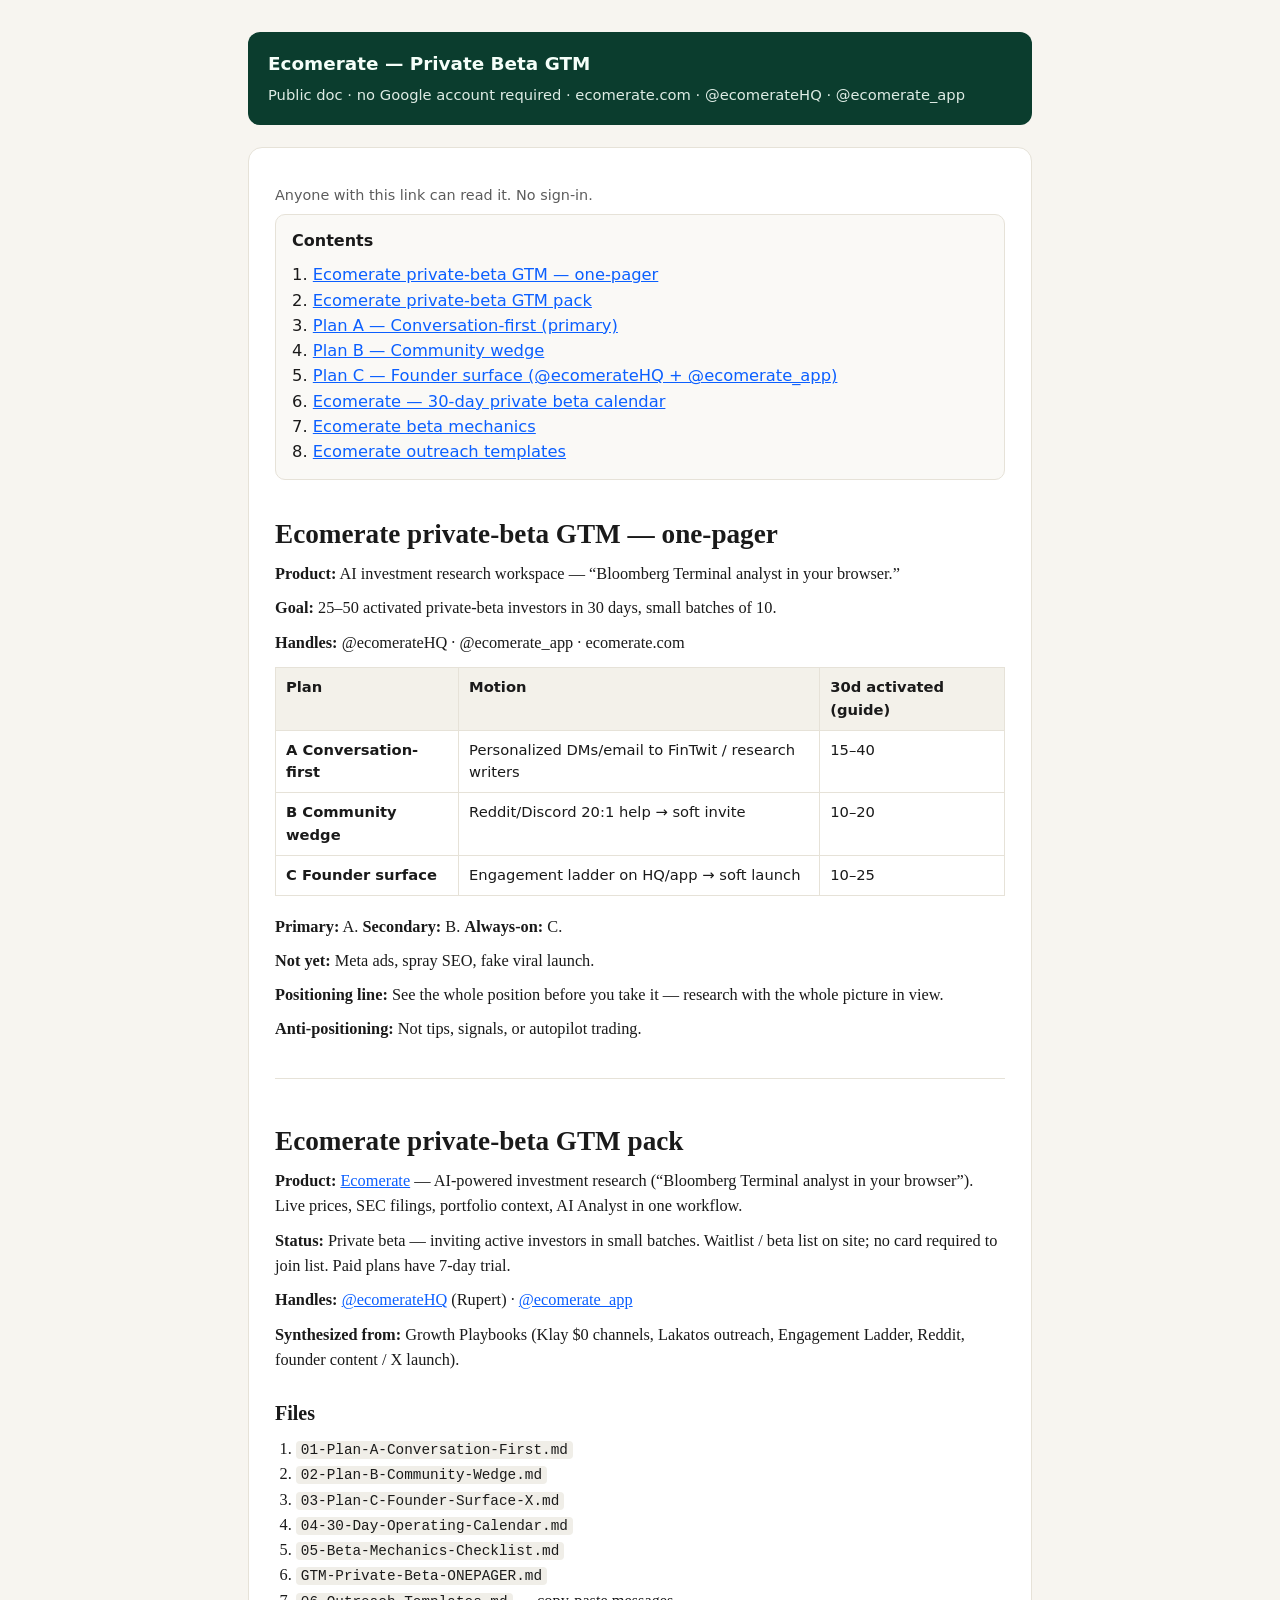
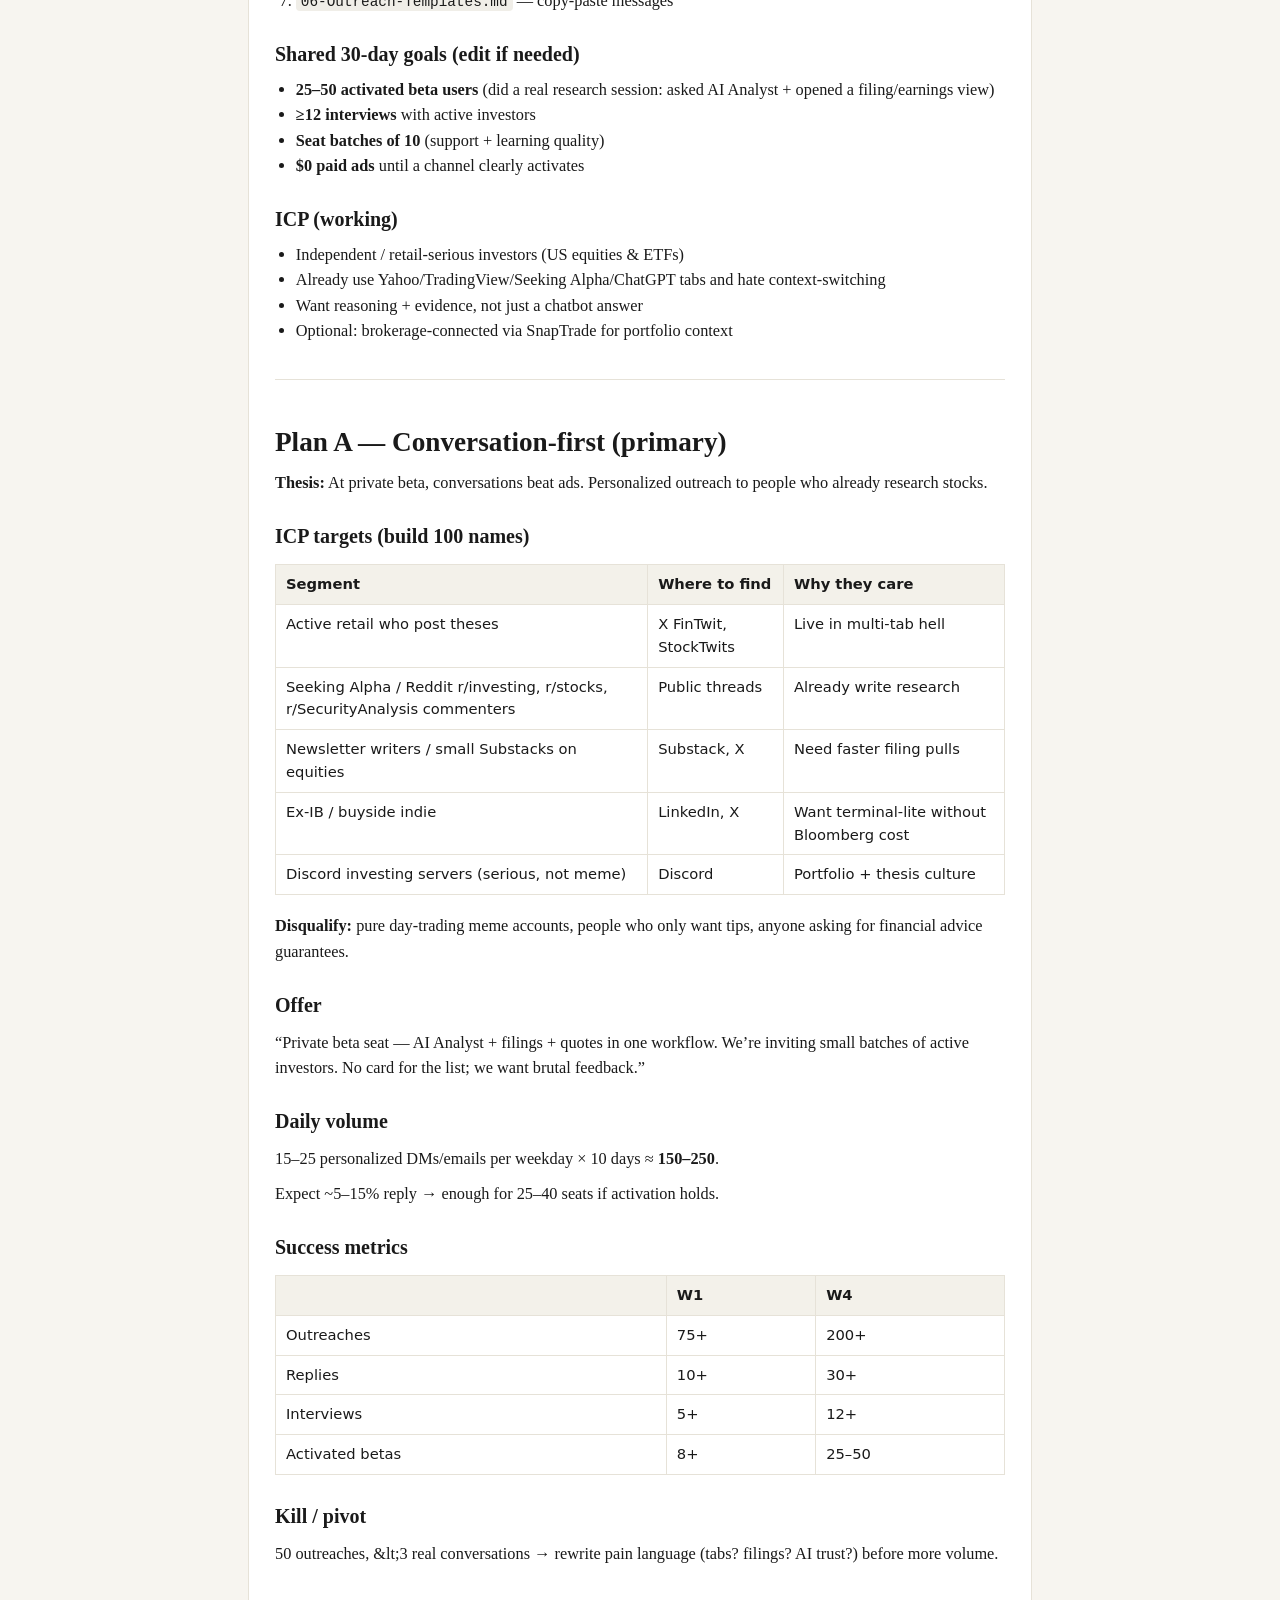
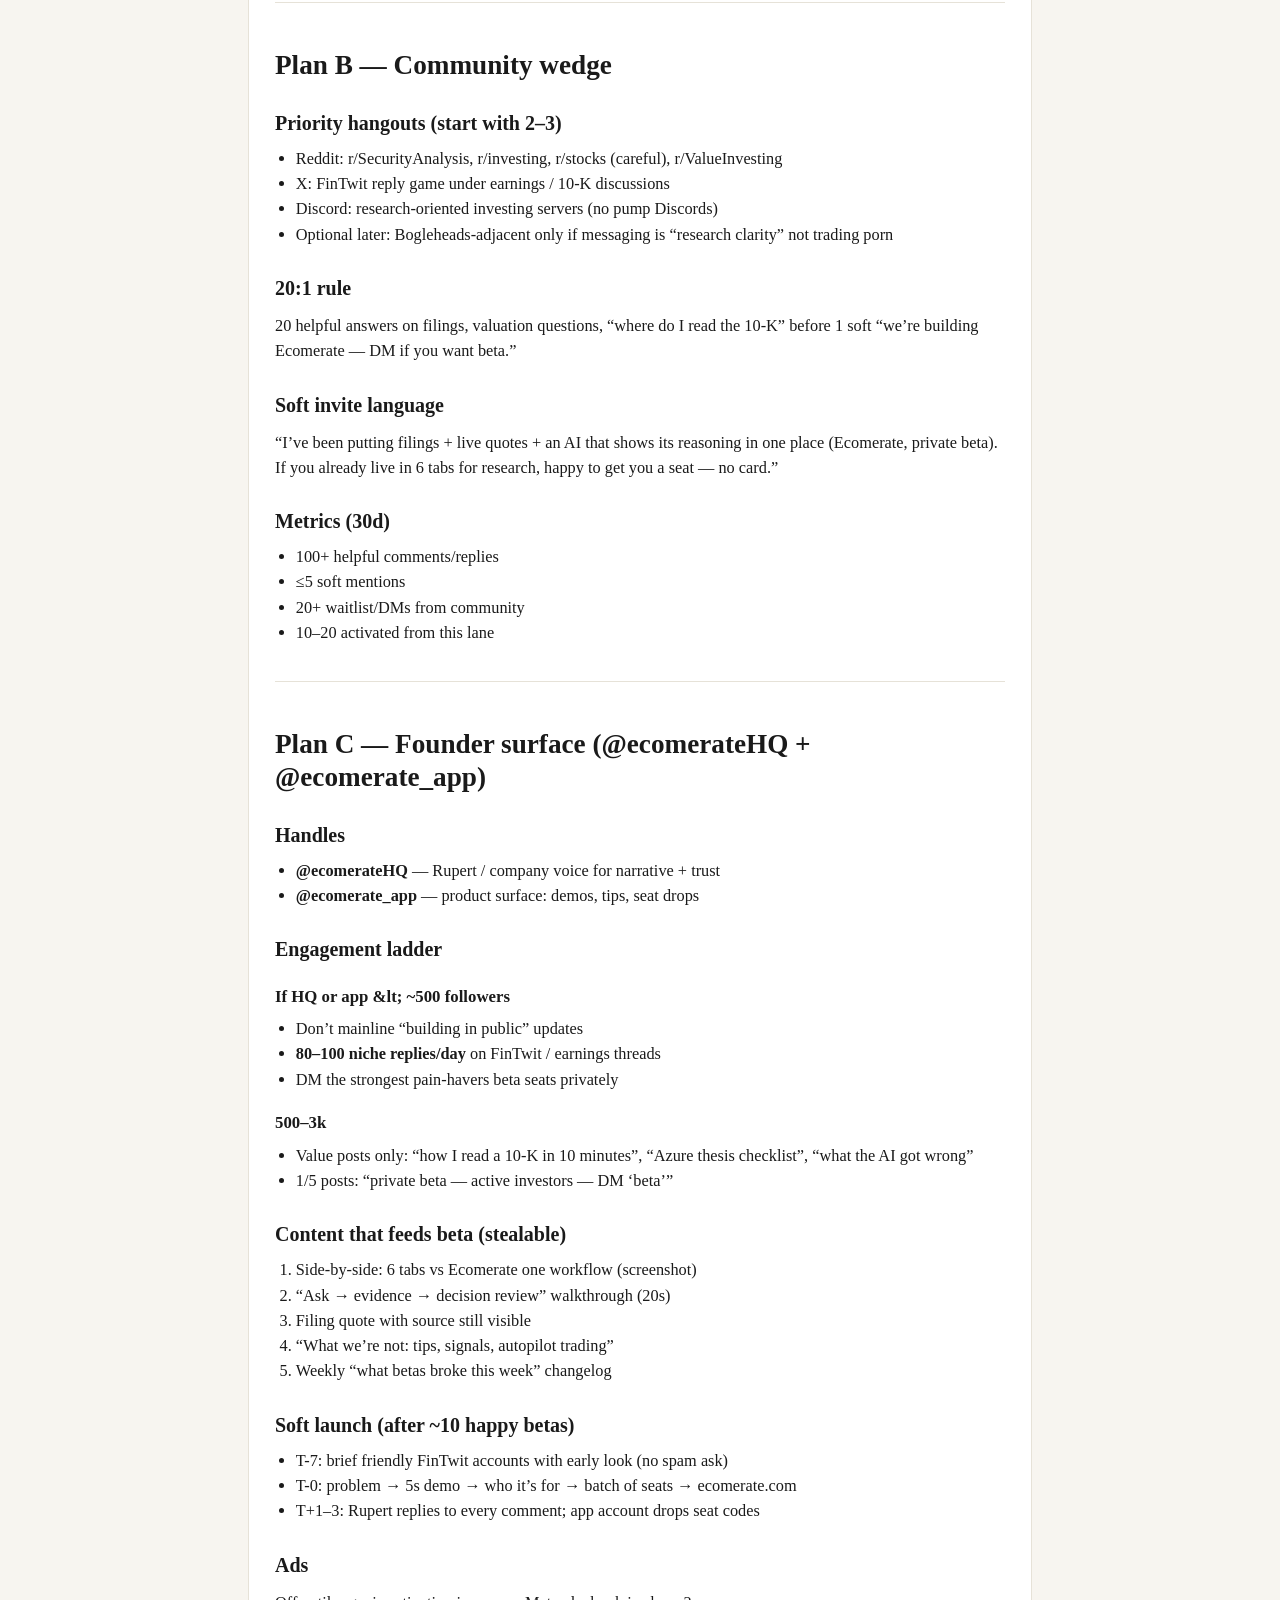
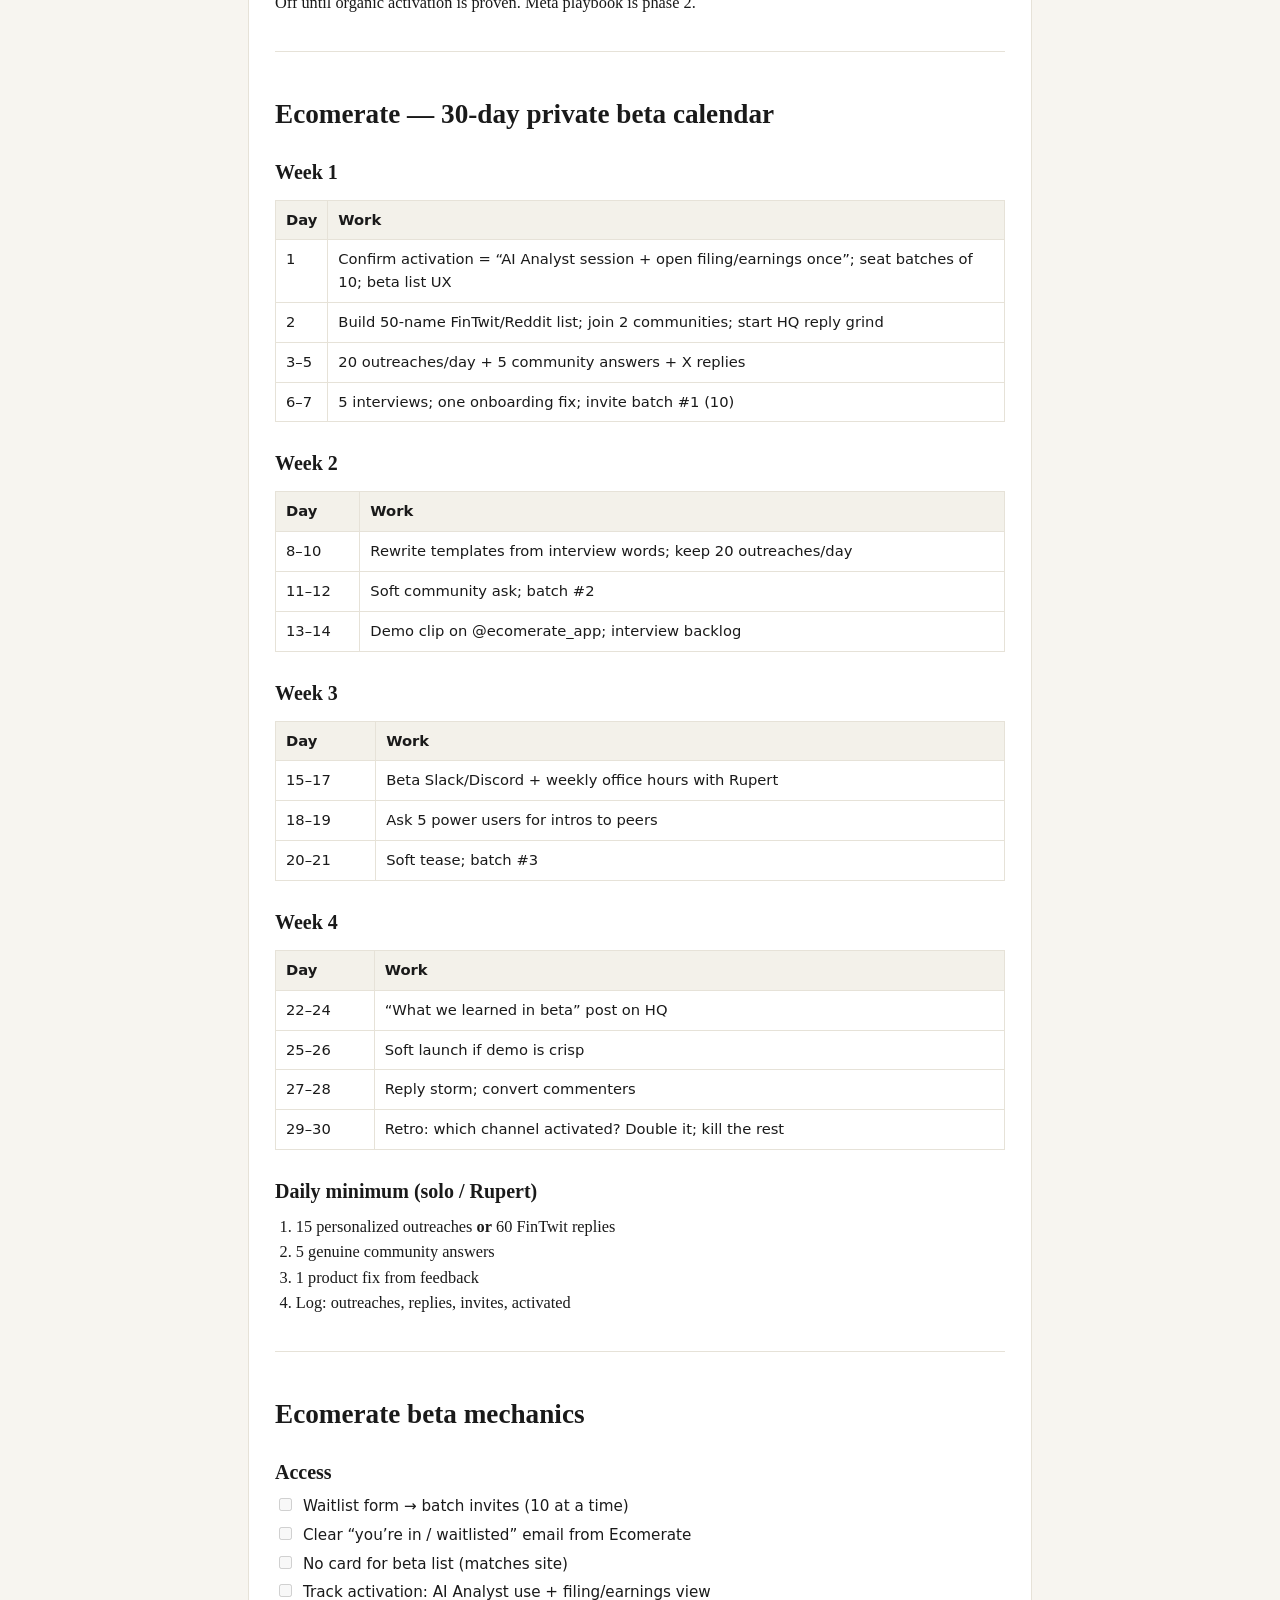
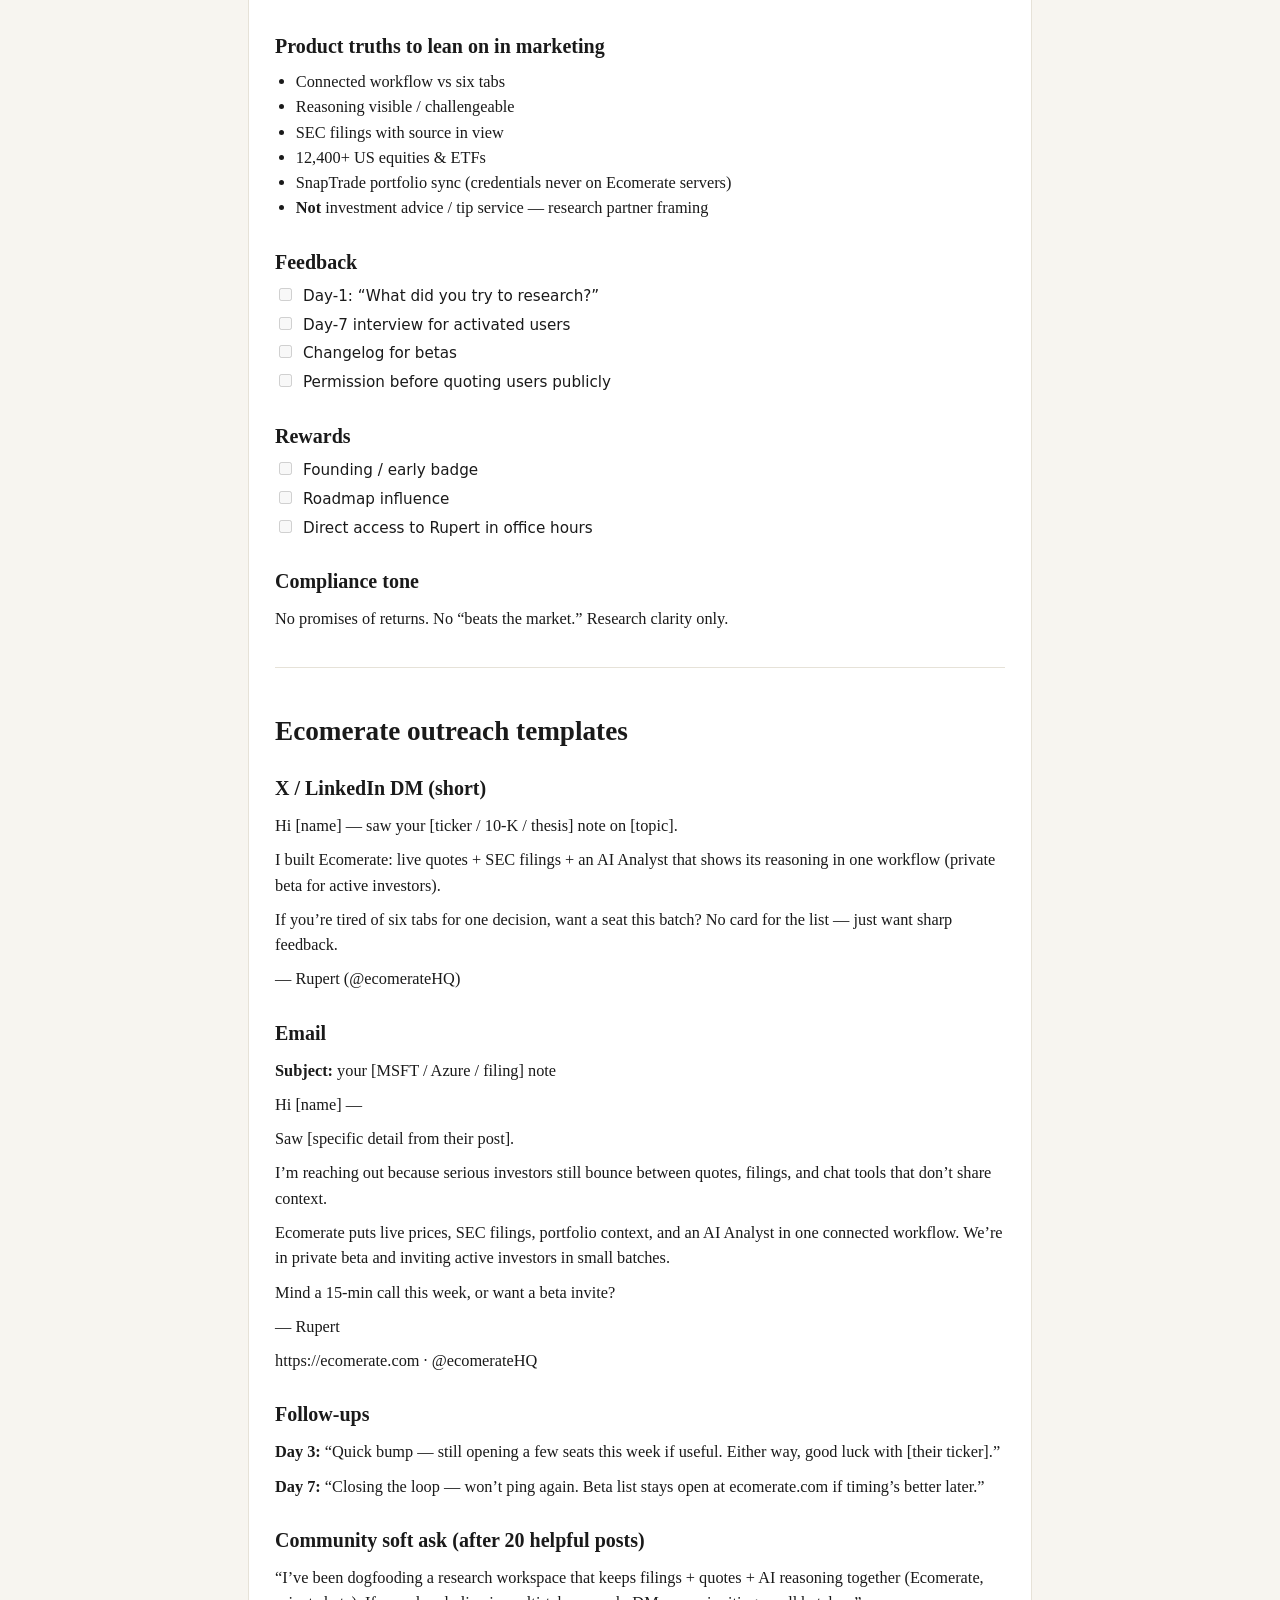
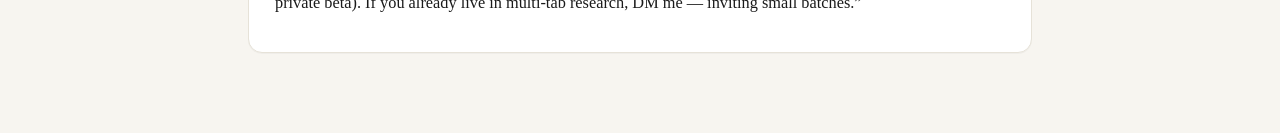
==== ecomerate-gtm/index.html @ 5c51bd82 "Add Ecomerate private-beta GTM public doc (no login)" ====
<!DOCTYPE html>
<html lang="en">
<head>
  <meta charset="UTF-8" />
  <meta name="viewport" content="width=device-width, initial-scale=1" />
  <title>Ecomerate — Private Beta GTM Plans</title>
  <meta name="description" content="Private-beta go-to-market plans for Ecomerate. Public doc — no login required." />
  <meta name="robots" content="noindex" />
  <style>
    :root { color-scheme: light; --bg:#f7f5f0; --paper:#fff; --ink:#1a1a1a; --muted:#5c5c5c; --line:#e6e2d8; --accent:#0b3d2e; --link:#0b5fff; }
    * { box-sizing: border-box; }
    body { margin:0; font-family: "Iowan Old Style", "Palatino Linotype", Palatino, Georgia, serif; background: var(--bg); color: var(--ink); line-height:1.55; }
    .shell { max-width: 820px; margin: 0 auto; padding: 32px 18px 80px; }
    .banner { background: var(--accent); color:#f5fff9; padding:18px 20px; border-radius:12px; margin-bottom:22px; font-family: ui-sans-serif, system-ui, sans-serif; }
    .banner strong { display:block; font-size:1.15rem; margin-bottom:4px; }
    .banner span { opacity:.9; font-size:.92rem; }
    .paper { background: var(--paper); border:1px solid var(--line); border-radius:14px; padding: 28px 26px; box-shadow: 0 1px 0 rgba(0,0,0,.03); }
    h1 { font-size:1.7rem; line-height:1.2; margin: 1.4em 0 .4em; }
    h2 { font-size:1.25rem; margin: 1.3em 0 .35em; }
    h3 { font-size:1.05rem; margin: 1.1em 0 .3em; }
    p, li, label { font-size:1.02rem; }
    p { margin: .55em 0; }
    a { color: var(--link); }
    code { font-family: ui-monospace, SFMono-Regular, Menlo, monospace; font-size:.88em; background:#f0eee8; padding:1px 5px; border-radius:4px; }
    pre { background:#1e1e1e; color:#f5f5f5; padding:14px; border-radius:10px; overflow:auto; font-size:.88rem; }
    pre code { background:transparent; color:inherit; padding:0; }
    table { width:100%; border-collapse: collapse; margin: 12px 0 18px; font-family: ui-sans-serif, system-ui, sans-serif; font-size:.92rem; }
    th, td { border:1px solid var(--line); padding:8px 10px; text-align:left; vertical-align:top; }
    th { background:#f3f1ea; }
    ul, ol { margin:.4em 0 .8em; padding-left:1.3em; }
    .toc { font-family: ui-sans-serif, system-ui, sans-serif; background:#faf9f6; border:1px solid var(--line); border-radius:10px; padding:14px 16px; margin: 0 0 28px; }
    .toc h2 { margin:0 0 8px; font-size:1rem; font-family: inherit; }
    .toc ol { margin:0; }
    .check { display:flex; gap:8px; align-items:flex-start; margin:.35em 0; font-family: ui-sans-serif, system-ui, sans-serif; font-size:.95rem; }
    .doc-section + .doc-section { border-top:1px solid var(--line); margin-top:36px; padding-top:8px; }
    .muted { color:var(--muted); font-family: ui-sans-serif, system-ui, sans-serif; font-size:.9rem; }
  </style>
</head>
<body>
  <div class="shell">
    <div class="banner">
      <strong>Ecomerate — Private Beta GTM</strong>
      <span>Public doc · no Google account required · ecomerate.com · @ecomerateHQ · @ecomerate_app</span>
    </div>
    <div class="paper">
      <p class="muted">Anyone with this link can read it. No sign-in.</p>
      <nav class="toc">
        <h2>Contents</h2>
        <ol>
          <li><a href="#ecomerate-private-beta-gtm-one-pager">Ecomerate private-beta GTM — one-pager</a></li><li><a href="#ecomerate-private-beta-gtm-pack">Ecomerate private-beta GTM pack</a></li><li><a href="#plan-a-conversation-first-primary">Plan A — Conversation-first (primary)</a></li><li><a href="#plan-b-community-wedge">Plan B — Community wedge</a></li><li><a href="#plan-c-founder-surface-ecomeratehq-ecomerate-app">Plan C — Founder surface (@ecomerateHQ + @ecomerate_app)</a></li><li><a href="#ecomerate-30-day-private-beta-calendar">Ecomerate — 30-day private beta calendar</a></li><li><a href="#ecomerate-beta-mechanics">Ecomerate beta mechanics</a></li><li><a href="#ecomerate-outreach-templates">Ecomerate outreach templates</a></li>
        </ol>
      </nav>
      <section class="doc-section"><h1 id="ecomerate-private-beta-gtm-one-pager">Ecomerate private-beta GTM — one-pager</h1>
<p><strong>Product:</strong> AI investment research workspace — “Bloomberg Terminal analyst in your browser.”  </p>
<p><strong>Goal:</strong> 25–50 activated private-beta investors in 30 days, small batches of 10.  </p>
<p><strong>Handles:</strong> @ecomerateHQ · @ecomerate_app · ecomerate.com  </p>
<table>
<tr><th>Plan</th><th>Motion</th><th>30d activated (guide)</th></tr>
<tr><td><strong>A Conversation-first</strong></td><td>Personalized DMs/email to FinTwit / research writers</td><td>15–40</td></tr>
<tr><td><strong>B Community wedge</strong></td><td>Reddit/Discord 20:1 help → soft invite</td><td>10–20</td></tr>
<tr><td><strong>C Founder surface</strong></td><td>Engagement ladder on HQ/app → soft launch</td><td>10–25</td></tr>
</table>
<p><strong>Primary:</strong> A. <strong>Secondary:</strong> B. <strong>Always-on:</strong> C.  </p>
<p><strong>Not yet:</strong> Meta ads, spray SEO, fake viral launch.</p>
<p><strong>Positioning line:</strong> See the whole position before you take it — research with the whole picture in view.  </p>
<p><strong>Anti-positioning:</strong> Not tips, signals, or autopilot trading.</p></section><section class="doc-section"><h1 id="ecomerate-private-beta-gtm-pack">Ecomerate private-beta GTM pack</h1>
<p><strong>Product:</strong> <a href="https://ecomerate.com" rel="noopener">Ecomerate</a> — AI-powered investment research (“Bloomberg Terminal analyst in your browser”). Live prices, SEC filings, portfolio context, AI Analyst in one workflow.</p>
<p><strong>Status:</strong> Private beta — inviting active investors in small batches. Waitlist / beta list on site; no card required to join list. Paid plans have 7-day trial.</p>
<p><strong>Handles:</strong> <a href="https://x.com/ecomerateHQ" rel="noopener">@ecomerateHQ</a> (Rupert) · <a href="https://x.com/ecomerate_app" rel="noopener">@ecomerate_app</a></p>
<p><strong>Synthesized from:</strong> Growth Playbooks (Klay $0 channels, Lakatos outreach, Engagement Ladder, Reddit, founder content / X launch).</p>
<h2>Files</h2>
<ol><li><code>01-Plan-A-Conversation-First.md</code></li><li><code>02-Plan-B-Community-Wedge.md</code></li><li><code>03-Plan-C-Founder-Surface-X.md</code></li><li><code>04-30-Day-Operating-Calendar.md</code></li><li><code>05-Beta-Mechanics-Checklist.md</code></li><li><code>GTM-Private-Beta-ONEPAGER.md</code></li><li><code>06-Outreach-Templates.md</code> — copy-paste messages</li></ol>
<h2>Shared 30-day goals (edit if needed)</h2>
<ul><li><strong>25–50 activated beta users</strong> (did a real research session: asked AI Analyst + opened a filing/earnings view)</li><li><strong>≥12 interviews</strong> with active investors</li><li><strong>Seat batches of 10</strong> (support + learning quality)</li><li><strong>$0 paid ads</strong> until a channel clearly activates</li></ul>
<h2>ICP (working)</h2>
<ul><li>Independent / retail-serious investors (US equities &amp; ETFs)</li><li>Already use Yahoo/TradingView/Seeking Alpha/ChatGPT tabs and hate context-switching</li><li>Want reasoning + evidence, not just a chatbot answer</li><li>Optional: brokerage-connected via SnapTrade for portfolio context</li></ul></section><section class="doc-section"><h1 id="plan-a-conversation-first-primary">Plan A — Conversation-first (primary)</h1>
<p><strong>Thesis:</strong> At private beta, conversations beat ads. Personalized outreach to people who already research stocks.</p>
<h2>ICP targets (build 100 names)</h2>
<table>
<tr><th>Segment</th><th>Where to find</th><th>Why they care</th></tr>
<tr><td>Active retail who post theses</td><td>X FinTwit, StockTwits</td><td>Live in multi-tab hell</td></tr>
<tr><td>Seeking Alpha / Reddit r/investing, r/stocks, r/SecurityAnalysis commenters</td><td>Public threads</td><td>Already write research</td></tr>
<tr><td>Newsletter writers / small Substacks on equities</td><td>Substack, X</td><td>Need faster filing pulls</td></tr>
<tr><td>Ex-IB / buyside indie</td><td>LinkedIn, X</td><td>Want terminal-lite without Bloomberg cost</td></tr>
<tr><td>Discord investing servers (serious, not meme)</td><td>Discord</td><td>Portfolio + thesis culture</td></tr>
</table>
<p><strong>Disqualify:</strong> pure day-trading meme accounts, people who only want tips, anyone asking for financial advice guarantees.</p>
<h2>Offer</h2>
<p>“Private beta seat — AI Analyst + filings + quotes in one workflow. We’re inviting small batches of active investors. No card for the list; we want brutal feedback.”</p>
<h2>Daily volume</h2>
<p>15–25 personalized DMs/emails per weekday × 10 days ≈ <strong>150–250</strong>.  </p>
<p>Expect ~5–15% reply → enough for 25–40 seats if activation holds.</p>
<h2>Success metrics</h2>
<table>
<tr><th></th><th>W1</th><th>W4</th></tr>
<tr><td>Outreaches</td><td>75+</td><td>200+</td></tr>
<tr><td>Replies</td><td>10+</td><td>30+</td></tr>
<tr><td>Interviews</td><td>5+</td><td>12+</td></tr>
<tr><td>Activated betas</td><td>8+</td><td>25–50</td></tr>
</table>
<h2>Kill / pivot</h2>
<p>50 outreaches, &amp;lt;3 real conversations → rewrite pain language (tabs? filings? AI trust?) before more volume.</p></section><section class="doc-section"><h1 id="plan-b-community-wedge">Plan B — Community wedge</h1>
<h2>Priority hangouts (start with 2–3)</h2>
<ul><li>Reddit: r/SecurityAnalysis, r/investing, r/stocks (careful), r/ValueInvesting  </li><li>X: FinTwit reply game under earnings / 10-K discussions  </li><li>Discord: research-oriented investing servers (no pump Discords)  </li><li>Optional later: Bogleheads-adjacent only if messaging is “research clarity” not trading porn  </li></ul>
<h2>20:1 rule</h2>
<p>20 helpful answers on filings, valuation questions, “where do I read the 10-K” before 1 soft “we’re building Ecomerate — DM if you want beta.”</p>
<h2>Soft invite language</h2>
<p>“I’ve been putting filings + live quotes + an AI that shows its reasoning in one place (Ecomerate, private beta). If you already live in 6 tabs for research, happy to get you a seat — no card.”</p>
<h2>Metrics (30d)</h2>
<ul><li>100+ helpful comments/replies  </li><li>≤5 soft mentions  </li><li>20+ waitlist/DMs from community  </li><li>10–20 activated from this lane  </li></ul></section><section class="doc-section"><h1 id="plan-c-founder-surface-ecomeratehq-ecomerate-app">Plan C — Founder surface (@ecomerateHQ + @ecomerate_app)</h1>
<h2>Handles</h2>
<ul><li><strong>@ecomerateHQ</strong> — Rupert / company voice for narrative + trust  </li><li><strong>@ecomerate_app</strong> — product surface: demos, tips, seat drops  </li></ul>
<h2>Engagement ladder</h2>
<h3>If HQ or app &amp;lt; ~500 followers</h3>
<ul><li>Don’t mainline “building in public” updates  </li><li><strong>80–100 niche replies/day</strong> on FinTwit / earnings threads  </li><li>DM the strongest pain-havers beta seats privately  </li></ul>
<h3>500–3k</h3>
<ul><li>Value posts only: “how I read a 10-K in 10 minutes”, “Azure thesis checklist”, “what the AI got wrong”  </li><li>1/5 posts: “private beta — active investors — DM ‘beta’”  </li></ul>
<h2>Content that feeds beta (stealable)</h2>
<ol><li>Side-by-side: 6 tabs vs Ecomerate one workflow (screenshot)  </li><li>“Ask → evidence → decision review” walkthrough (20s)  </li><li>Filing quote with source still visible  </li><li>“What we’re not: tips, signals, autopilot trading”  </li><li>Weekly “what betas broke this week” changelog  </li></ol>
<h2>Soft launch (after ~10 happy betas)</h2>
<ul><li>T-7: brief friendly FinTwit accounts with early look (no spam ask)  </li><li>T-0: problem → 5s demo → who it’s for → batch of seats → ecomerate.com  </li><li>T+1–3: Rupert replies to every comment; app account drops seat codes  </li></ul>
<h2>Ads</h2>
<p>Off until organic activation is proven. Meta playbook is phase 2.</p></section><section class="doc-section"><h1 id="ecomerate-30-day-private-beta-calendar">Ecomerate — 30-day private beta calendar</h1>
<h2>Week 1</h2>
<table>
<tr><th>Day</th><th>Work</th></tr>
<tr><td>1</td><td>Confirm activation = “AI Analyst session + open filing/earnings once”; seat batches of 10; beta list UX</td></tr>
<tr><td>2</td><td>Build 50-name FinTwit/Reddit list; join 2 communities; start HQ reply grind</td></tr>
<tr><td>3–5</td><td>20 outreaches/day + 5 community answers + X replies</td></tr>
<tr><td>6–7</td><td>5 interviews; one onboarding fix; invite batch #1 (10)</td></tr>
</table>
<h2>Week 2</h2>
<table>
<tr><th>Day</th><th>Work</th></tr>
<tr><td>8–10</td><td>Rewrite templates from interview words; keep 20 outreaches/day</td></tr>
<tr><td>11–12</td><td>Soft community ask; batch #2</td></tr>
<tr><td>13–14</td><td>Demo clip on @ecomerate_app; interview backlog</td></tr>
</table>
<h2>Week 3</h2>
<table>
<tr><th>Day</th><th>Work</th></tr>
<tr><td>15–17</td><td>Beta Slack/Discord + weekly office hours with Rupert</td></tr>
<tr><td>18–19</td><td>Ask 5 power users for intros to peers</td></tr>
<tr><td>20–21</td><td>Soft tease; batch #3</td></tr>
</table>
<h2>Week 4</h2>
<table>
<tr><th>Day</th><th>Work</th></tr>
<tr><td>22–24</td><td>“What we learned in beta” post on HQ</td></tr>
<tr><td>25–26</td><td>Soft launch if demo is crisp</td></tr>
<tr><td>27–28</td><td>Reply storm; convert commenters</td></tr>
<tr><td>29–30</td><td>Retro: which channel activated? Double it; kill the rest</td></tr>
</table>
<h2>Daily minimum (solo / Rupert)</h2>
<ol><li>15 personalized outreaches <strong>or</strong> 60 FinTwit replies  </li><li>5 genuine community answers  </li><li>1 product fix from feedback  </li><li>Log: outreaches, replies, invites, activated  </li></ol></section><section class="doc-section"><h1 id="ecomerate-beta-mechanics">Ecomerate beta mechanics</h1>
<h2>Access</h2>
<label class="check"><input type="checkbox" disabled > Waitlist form → batch invites (10 at a time)  </label>
<label class="check"><input type="checkbox" disabled > Clear “you’re in / waitlisted” email from Ecomerate  </label>
<label class="check"><input type="checkbox" disabled > No card for beta list (matches site)  </label>
<label class="check"><input type="checkbox" disabled > Track activation: AI Analyst use + filing/earnings view  </label>
<h2>Product truths to lean on in marketing</h2>
<ul><li>Connected workflow vs six tabs  </li><li>Reasoning visible / challengeable  </li><li>SEC filings with source in view  </li><li>12,400+ US equities &amp; ETFs  </li><li>SnapTrade portfolio sync (credentials never on Ecomerate servers)  </li><li><strong>Not</strong> investment advice / tip service — research partner framing  </li></ul>
<h2>Feedback</h2>
<label class="check"><input type="checkbox" disabled > Day-1: “What did you try to research?”  </label>
<label class="check"><input type="checkbox" disabled > Day-7 interview for activated users  </label>
<label class="check"><input type="checkbox" disabled > Changelog for betas  </label>
<label class="check"><input type="checkbox" disabled > Permission before quoting users publicly  </label>
<h2>Rewards</h2>
<label class="check"><input type="checkbox" disabled > Founding / early badge  </label>
<label class="check"><input type="checkbox" disabled > Roadmap influence  </label>
<label class="check"><input type="checkbox" disabled > Direct access to Rupert in office hours  </label>
<h2>Compliance tone</h2>
<p>No promises of returns. No “beats the market.” Research clarity only.</p></section><section class="doc-section"><h1 id="ecomerate-outreach-templates">Ecomerate outreach templates</h1>
<h2>X / LinkedIn DM (short)</h2>
<p>Hi [name] — saw your [ticker / 10-K / thesis] note on [topic].</p>
<p>I built Ecomerate: live quotes + SEC filings + an AI Analyst that shows its reasoning in one workflow (private beta for active investors).</p>
<p>If you’re tired of six tabs for one decision, want a seat this batch? No card for the list — just want sharp feedback.</p>
<p>— Rupert (@ecomerateHQ)</p>
<h2>Email</h2>
<p><strong>Subject:</strong> your [MSFT / Azure / filing] note</p>
<p>Hi [name] —</p>
<p>Saw [specific detail from their post].</p>
<p>I’m reaching out because serious investors still bounce between quotes, filings, and chat tools that don’t share context.</p>
<p>Ecomerate puts live prices, SEC filings, portfolio context, and an AI Analyst in one connected workflow. We’re in private beta and inviting active investors in small batches.</p>
<p>Mind a 15-min call this week, or want a beta invite?</p>
<p>— Rupert  </p>
<p>https://ecomerate.com · @ecomerateHQ</p>
<h2>Follow-ups</h2>
<p><strong>Day 3:</strong> “Quick bump — still opening a few seats this week if useful. Either way, good luck with [their ticker].”  </p>
<p><strong>Day 7:</strong> “Closing the loop — won’t ping again. Beta list stays open at ecomerate.com if timing’s better later.”</p>
<h2>Community soft ask (after 20 helpful posts)</h2>
<p>“I’ve been dogfooding a research workspace that keeps filings + quotes + AI reasoning together (Ecomerate, private beta). If you already live in multi-tab research, DM me — inviting small batches.”</p></section>
    </div>
  </div>
</body>
</html>
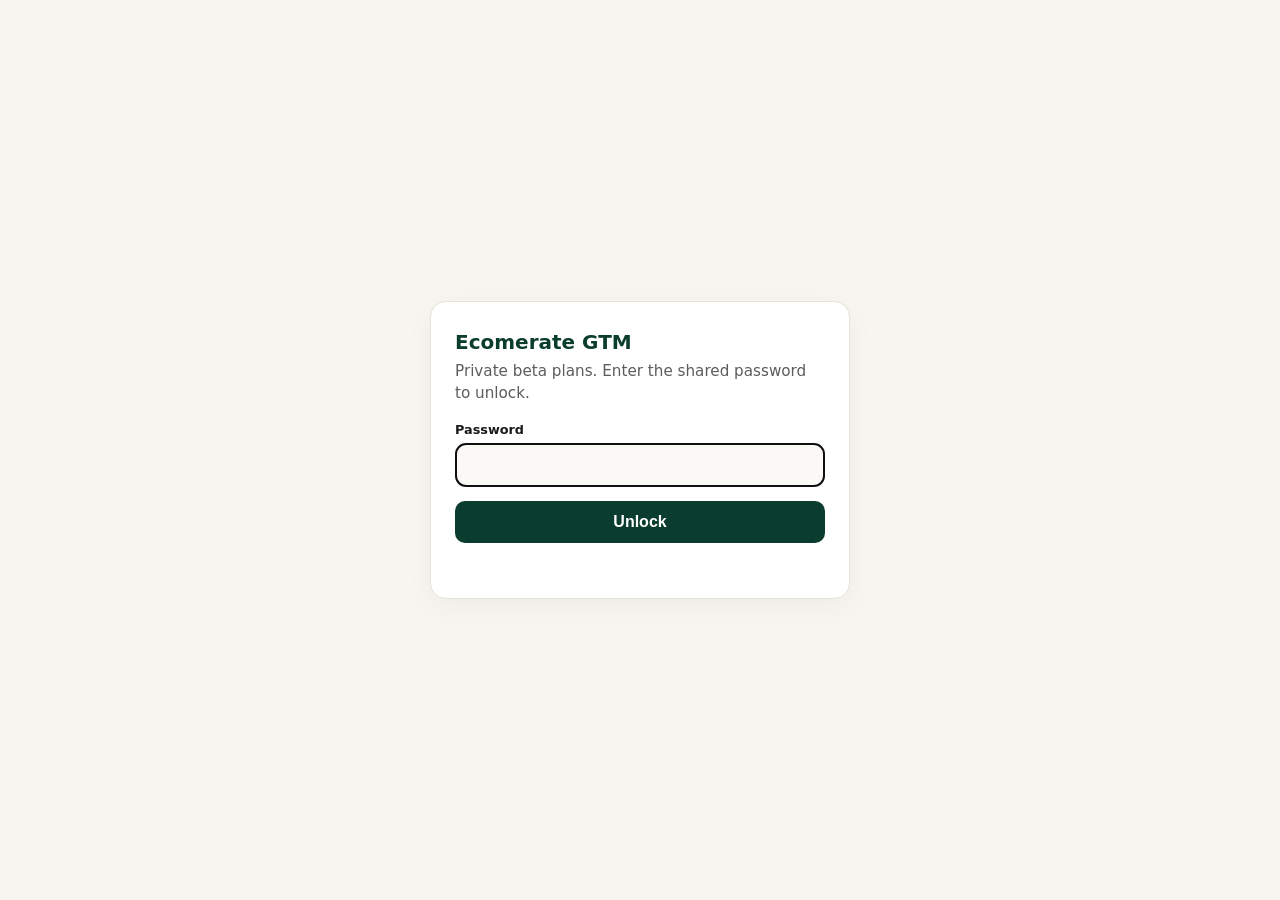
==== commit 2172ad0e: "Lock ecomerate-gtm behind password; load encrypted payload from Firebase" ====
--- a/ecomerate-gtm/index.html
+++ b/ecomerate-gtm/index.html
@@ -3,194 +3,115 @@
 <head>
   <meta charset="UTF-8" />
   <meta name="viewport" content="width=device-width, initial-scale=1" />
-  <title>Ecomerate — Private Beta GTM Plans</title>
-  <meta name="description" content="Private-beta go-to-market plans for Ecomerate. Public doc — no login required." />
-  <meta name="robots" content="noindex" />
+  <title>Ecomerate — Private Beta GTM</title>
+  <meta name="robots" content="noindex, nofollow" />
+  <meta name="description" content="Password-protected private beta GTM plans." />
   <style>
-    :root { color-scheme: light; --bg:#f7f5f0; --paper:#fff; --ink:#1a1a1a; --muted:#5c5c5c; --line:#e6e2d8; --accent:#0b3d2e; --link:#0b5fff; }
+    :root { color-scheme: light; --bg:#f7f5f0; --paper:#fff; --ink:#1a1a1a; --muted:#5c5c5c; --line:#e6e2d8; --accent:#0b3d2e; --danger:#8b1e1e; }
     * { box-sizing: border-box; }
-    body { margin:0; font-family: "Iowan Old Style", "Palatino Linotype", Palatino, Georgia, serif; background: var(--bg); color: var(--ink); line-height:1.55; }
-    .shell { max-width: 820px; margin: 0 auto; padding: 32px 18px 80px; }
-    .banner { background: var(--accent); color:#f5fff9; padding:18px 20px; border-radius:12px; margin-bottom:22px; font-family: ui-sans-serif, system-ui, sans-serif; }
-    .banner strong { display:block; font-size:1.15rem; margin-bottom:4px; }
-    .banner span { opacity:.9; font-size:.92rem; }
-    .paper { background: var(--paper); border:1px solid var(--line); border-radius:14px; padding: 28px 26px; box-shadow: 0 1px 0 rgba(0,0,0,.03); }
-    h1 { font-size:1.7rem; line-height:1.2; margin: 1.4em 0 .4em; }
-    h2 { font-size:1.25rem; margin: 1.3em 0 .35em; }
-    h3 { font-size:1.05rem; margin: 1.1em 0 .3em; }
-    p, li, label { font-size:1.02rem; }
-    p { margin: .55em 0; }
-    a { color: var(--link); }
-    code { font-family: ui-monospace, SFMono-Regular, Menlo, monospace; font-size:.88em; background:#f0eee8; padding:1px 5px; border-radius:4px; }
-    pre { background:#1e1e1e; color:#f5f5f5; padding:14px; border-radius:10px; overflow:auto; font-size:.88rem; }
-    pre code { background:transparent; color:inherit; padding:0; }
-    table { width:100%; border-collapse: collapse; margin: 12px 0 18px; font-family: ui-sans-serif, system-ui, sans-serif; font-size:.92rem; }
-    th, td { border:1px solid var(--line); padding:8px 10px; text-align:left; vertical-align:top; }
-    th { background:#f3f1ea; }
-    ul, ol { margin:.4em 0 .8em; padding-left:1.3em; }
-    .toc { font-family: ui-sans-serif, system-ui, sans-serif; background:#faf9f6; border:1px solid var(--line); border-radius:10px; padding:14px 16px; margin: 0 0 28px; }
-    .toc h2 { margin:0 0 8px; font-size:1rem; font-family: inherit; }
-    .toc ol { margin:0; }
-    .check { display:flex; gap:8px; align-items:flex-start; margin:.35em 0; font-family: ui-sans-serif, system-ui, sans-serif; font-size:.95rem; }
-    .doc-section + .doc-section { border-top:1px solid var(--line); margin-top:36px; padding-top:8px; }
-    .muted { color:var(--muted); font-family: ui-sans-serif, system-ui, sans-serif; font-size:.9rem; }
+    body { margin:0; font-family: ui-sans-serif, system-ui, -apple-system, Segoe UI, Roboto, sans-serif; background:var(--bg); color:var(--ink); }
+    #gate { min-height:100vh; display:grid; place-items:center; padding:24px; }
+    .card { width:min(420px,100%); background:var(--paper); border:1px solid var(--line); border-radius:16px; padding:28px 24px; box-shadow:0 8px 30px rgba(0,0,0,.04); }
+    h1 { margin:0 0 6px; font-size:1.25rem; color:var(--accent); }
+    p { margin:0 0 18px; color:var(--muted); font-size:.95rem; line-height:1.45; }
+    label { display:block; font-size:.8rem; font-weight:600; margin-bottom:6px; }
+    input[type=password] { width:100%; padding:12px 14px; border:1px solid var(--line); border-radius:10px; font-size:1rem; background:#faf9f6; }
+    button { margin-top:14px; width:100%; padding:12px 14px; border:0; border-radius:10px; background:var(--accent); color:#fff; font-weight:600; font-size:1rem; cursor:pointer; }
+    button:disabled { opacity:.6; cursor:wait; }
+    .err { color:var(--danger); font-size:.85rem; margin-top:10px; min-height:1.2em; }
+    #unlocked { display:none; }
+    #unlocked.show { display:block; }
+    #gate.hide { display:none; }
   </style>
 </head>
 <body>
-  <div class="shell">
-    <div class="banner">
-      <strong>Ecomerate — Private Beta GTM</strong>
-      <span>Public doc · no Google account required · ecomerate.com · @ecomerateHQ · @ecomerate_app</span>
-    </div>
-    <div class="paper">
-      <p class="muted">Anyone with this link can read it. No sign-in.</p>
-      <nav class="toc">
-        <h2>Contents</h2>
-        <ol>
-          <li><a href="#ecomerate-private-beta-gtm-one-pager">Ecomerate private-beta GTM — one-pager</a></li><li><a href="#ecomerate-private-beta-gtm-pack">Ecomerate private-beta GTM pack</a></li><li><a href="#plan-a-conversation-first-primary">Plan A — Conversation-first (primary)</a></li><li><a href="#plan-b-community-wedge">Plan B — Community wedge</a></li><li><a href="#plan-c-founder-surface-ecomeratehq-ecomerate-app">Plan C — Founder surface (@ecomerateHQ + @ecomerate_app)</a></li><li><a href="#ecomerate-30-day-private-beta-calendar">Ecomerate — 30-day private beta calendar</a></li><li><a href="#ecomerate-beta-mechanics">Ecomerate beta mechanics</a></li><li><a href="#ecomerate-outreach-templates">Ecomerate outreach templates</a></li>
-        </ol>
-      </nav>
-      <section class="doc-section"><h1 id="ecomerate-private-beta-gtm-one-pager">Ecomerate private-beta GTM — one-pager</h1>
-<p><strong>Product:</strong> AI investment research workspace — “Bloomberg Terminal analyst in your browser.”  </p>
-<p><strong>Goal:</strong> 25–50 activated private-beta investors in 30 days, small batches of 10.  </p>
-<p><strong>Handles:</strong> @ecomerateHQ · @ecomerate_app · ecomerate.com  </p>
-<table>
-<tr><th>Plan</th><th>Motion</th><th>30d activated (guide)</th></tr>
-<tr><td><strong>A Conversation-first</strong></td><td>Personalized DMs/email to FinTwit / research writers</td><td>15–40</td></tr>
-<tr><td><strong>B Community wedge</strong></td><td>Reddit/Discord 20:1 help → soft invite</td><td>10–20</td></tr>
-<tr><td><strong>C Founder surface</strong></td><td>Engagement ladder on HQ/app → soft launch</td><td>10–25</td></tr>
-</table>
-<p><strong>Primary:</strong> A. <strong>Secondary:</strong> B. <strong>Always-on:</strong> C.  </p>
-<p><strong>Not yet:</strong> Meta ads, spray SEO, fake viral launch.</p>
-<p><strong>Positioning line:</strong> See the whole position before you take it — research with the whole picture in view.  </p>
-<p><strong>Anti-positioning:</strong> Not tips, signals, or autopilot trading.</p></section><section class="doc-section"><h1 id="ecomerate-private-beta-gtm-pack">Ecomerate private-beta GTM pack</h1>
-<p><strong>Product:</strong> <a href="https://ecomerate.com" rel="noopener">Ecomerate</a> — AI-powered investment research (“Bloomberg Terminal analyst in your browser”). Live prices, SEC filings, portfolio context, AI Analyst in one workflow.</p>
-<p><strong>Status:</strong> Private beta — inviting active investors in small batches. Waitlist / beta list on site; no card required to join list. Paid plans have 7-day trial.</p>
-<p><strong>Handles:</strong> <a href="https://x.com/ecomerateHQ" rel="noopener">@ecomerateHQ</a> (Rupert) · <a href="https://x.com/ecomerate_app" rel="noopener">@ecomerate_app</a></p>
-<p><strong>Synthesized from:</strong> Growth Playbooks (Klay $0 channels, Lakatos outreach, Engagement Ladder, Reddit, founder content / X launch).</p>
-<h2>Files</h2>
-<ol><li><code>01-Plan-A-Conversation-First.md</code></li><li><code>02-Plan-B-Community-Wedge.md</code></li><li><code>03-Plan-C-Founder-Surface-X.md</code></li><li><code>04-30-Day-Operating-Calendar.md</code></li><li><code>05-Beta-Mechanics-Checklist.md</code></li><li><code>GTM-Private-Beta-ONEPAGER.md</code></li><li><code>06-Outreach-Templates.md</code> — copy-paste messages</li></ol>
-<h2>Shared 30-day goals (edit if needed)</h2>
-<ul><li><strong>25–50 activated beta users</strong> (did a real research session: asked AI Analyst + opened a filing/earnings view)</li><li><strong>≥12 interviews</strong> with active investors</li><li><strong>Seat batches of 10</strong> (support + learning quality)</li><li><strong>$0 paid ads</strong> until a channel clearly activates</li></ul>
-<h2>ICP (working)</h2>
-<ul><li>Independent / retail-serious investors (US equities &amp; ETFs)</li><li>Already use Yahoo/TradingView/Seeking Alpha/ChatGPT tabs and hate context-switching</li><li>Want reasoning + evidence, not just a chatbot answer</li><li>Optional: brokerage-connected via SnapTrade for portfolio context</li></ul></section><section class="doc-section"><h1 id="plan-a-conversation-first-primary">Plan A — Conversation-first (primary)</h1>
-<p><strong>Thesis:</strong> At private beta, conversations beat ads. Personalized outreach to people who already research stocks.</p>
-<h2>ICP targets (build 100 names)</h2>
-<table>
-<tr><th>Segment</th><th>Where to find</th><th>Why they care</th></tr>
-<tr><td>Active retail who post theses</td><td>X FinTwit, StockTwits</td><td>Live in multi-tab hell</td></tr>
-<tr><td>Seeking Alpha / Reddit r/investing, r/stocks, r/SecurityAnalysis commenters</td><td>Public threads</td><td>Already write research</td></tr>
-<tr><td>Newsletter writers / small Substacks on equities</td><td>Substack, X</td><td>Need faster filing pulls</td></tr>
-<tr><td>Ex-IB / buyside indie</td><td>LinkedIn, X</td><td>Want terminal-lite without Bloomberg cost</td></tr>
-<tr><td>Discord investing servers (serious, not meme)</td><td>Discord</td><td>Portfolio + thesis culture</td></tr>
-</table>
-<p><strong>Disqualify:</strong> pure day-trading meme accounts, people who only want tips, anyone asking for financial advice guarantees.</p>
-<h2>Offer</h2>
-<p>“Private beta seat — AI Analyst + filings + quotes in one workflow. We’re inviting small batches of active investors. No card for the list; we want brutal feedback.”</p>
-<h2>Daily volume</h2>
-<p>15–25 personalized DMs/emails per weekday × 10 days ≈ <strong>150–250</strong>.  </p>
-<p>Expect ~5–15% reply → enough for 25–40 seats if activation holds.</p>
-<h2>Success metrics</h2>
-<table>
-<tr><th></th><th>W1</th><th>W4</th></tr>
-<tr><td>Outreaches</td><td>75+</td><td>200+</td></tr>
-<tr><td>Replies</td><td>10+</td><td>30+</td></tr>
-<tr><td>Interviews</td><td>5+</td><td>12+</td></tr>
-<tr><td>Activated betas</td><td>8+</td><td>25–50</td></tr>
-</table>
-<h2>Kill / pivot</h2>
-<p>50 outreaches, &amp;lt;3 real conversations → rewrite pain language (tabs? filings? AI trust?) before more volume.</p></section><section class="doc-section"><h1 id="plan-b-community-wedge">Plan B — Community wedge</h1>
-<h2>Priority hangouts (start with 2–3)</h2>
-<ul><li>Reddit: r/SecurityAnalysis, r/investing, r/stocks (careful), r/ValueInvesting  </li><li>X: FinTwit reply game under earnings / 10-K discussions  </li><li>Discord: research-oriented investing servers (no pump Discords)  </li><li>Optional later: Bogleheads-adjacent only if messaging is “research clarity” not trading porn  </li></ul>
-<h2>20:1 rule</h2>
-<p>20 helpful answers on filings, valuation questions, “where do I read the 10-K” before 1 soft “we’re building Ecomerate — DM if you want beta.”</p>
-<h2>Soft invite language</h2>
-<p>“I’ve been putting filings + live quotes + an AI that shows its reasoning in one place (Ecomerate, private beta). If you already live in 6 tabs for research, happy to get you a seat — no card.”</p>
-<h2>Metrics (30d)</h2>
-<ul><li>100+ helpful comments/replies  </li><li>≤5 soft mentions  </li><li>20+ waitlist/DMs from community  </li><li>10–20 activated from this lane  </li></ul></section><section class="doc-section"><h1 id="plan-c-founder-surface-ecomeratehq-ecomerate-app">Plan C — Founder surface (@ecomerateHQ + @ecomerate_app)</h1>
-<h2>Handles</h2>
-<ul><li><strong>@ecomerateHQ</strong> — Rupert / company voice for narrative + trust  </li><li><strong>@ecomerate_app</strong> — product surface: demos, tips, seat drops  </li></ul>
-<h2>Engagement ladder</h2>
-<h3>If HQ or app &amp;lt; ~500 followers</h3>
-<ul><li>Don’t mainline “building in public” updates  </li><li><strong>80–100 niche replies/day</strong> on FinTwit / earnings threads  </li><li>DM the strongest pain-havers beta seats privately  </li></ul>
-<h3>500–3k</h3>
-<ul><li>Value posts only: “how I read a 10-K in 10 minutes”, “Azure thesis checklist”, “what the AI got wrong”  </li><li>1/5 posts: “private beta — active investors — DM ‘beta’”  </li></ul>
-<h2>Content that feeds beta (stealable)</h2>
-<ol><li>Side-by-side: 6 tabs vs Ecomerate one workflow (screenshot)  </li><li>“Ask → evidence → decision review” walkthrough (20s)  </li><li>Filing quote with source still visible  </li><li>“What we’re not: tips, signals, autopilot trading”  </li><li>Weekly “what betas broke this week” changelog  </li></ol>
-<h2>Soft launch (after ~10 happy betas)</h2>
-<ul><li>T-7: brief friendly FinTwit accounts with early look (no spam ask)  </li><li>T-0: problem → 5s demo → who it’s for → batch of seats → ecomerate.com  </li><li>T+1–3: Rupert replies to every comment; app account drops seat codes  </li></ul>
-<h2>Ads</h2>
-<p>Off until organic activation is proven. Meta playbook is phase 2.</p></section><section class="doc-section"><h1 id="ecomerate-30-day-private-beta-calendar">Ecomerate — 30-day private beta calendar</h1>
-<h2>Week 1</h2>
-<table>
-<tr><th>Day</th><th>Work</th></tr>
-<tr><td>1</td><td>Confirm activation = “AI Analyst session + open filing/earnings once”; seat batches of 10; beta list UX</td></tr>
-<tr><td>2</td><td>Build 50-name FinTwit/Reddit list; join 2 communities; start HQ reply grind</td></tr>
-<tr><td>3–5</td><td>20 outreaches/day + 5 community answers + X replies</td></tr>
-<tr><td>6–7</td><td>5 interviews; one onboarding fix; invite batch #1 (10)</td></tr>
-</table>
-<h2>Week 2</h2>
-<table>
-<tr><th>Day</th><th>Work</th></tr>
-<tr><td>8–10</td><td>Rewrite templates from interview words; keep 20 outreaches/day</td></tr>
-<tr><td>11–12</td><td>Soft community ask; batch #2</td></tr>
-<tr><td>13–14</td><td>Demo clip on @ecomerate_app; interview backlog</td></tr>
-</table>
-<h2>Week 3</h2>
-<table>
-<tr><th>Day</th><th>Work</th></tr>
-<tr><td>15–17</td><td>Beta Slack/Discord + weekly office hours with Rupert</td></tr>
-<tr><td>18–19</td><td>Ask 5 power users for intros to peers</td></tr>
-<tr><td>20–21</td><td>Soft tease; batch #3</td></tr>
-</table>
-<h2>Week 4</h2>
-<table>
-<tr><th>Day</th><th>Work</th></tr>
-<tr><td>22–24</td><td>“What we learned in beta” post on HQ</td></tr>
-<tr><td>25–26</td><td>Soft launch if demo is crisp</td></tr>
-<tr><td>27–28</td><td>Reply storm; convert commenters</td></tr>
-<tr><td>29–30</td><td>Retro: which channel activated? Double it; kill the rest</td></tr>
-</table>
-<h2>Daily minimum (solo / Rupert)</h2>
-<ol><li>15 personalized outreaches <strong>or</strong> 60 FinTwit replies  </li><li>5 genuine community answers  </li><li>1 product fix from feedback  </li><li>Log: outreaches, replies, invites, activated  </li></ol></section><section class="doc-section"><h1 id="ecomerate-beta-mechanics">Ecomerate beta mechanics</h1>
-<h2>Access</h2>
-<label class="check"><input type="checkbox" disabled > Waitlist form → batch invites (10 at a time)  </label>
-<label class="check"><input type="checkbox" disabled > Clear “you’re in / waitlisted” email from Ecomerate  </label>
-<label class="check"><input type="checkbox" disabled > No card for beta list (matches site)  </label>
-<label class="check"><input type="checkbox" disabled > Track activation: AI Analyst use + filing/earnings view  </label>
-<h2>Product truths to lean on in marketing</h2>
-<ul><li>Connected workflow vs six tabs  </li><li>Reasoning visible / challengeable  </li><li>SEC filings with source in view  </li><li>12,400+ US equities &amp; ETFs  </li><li>SnapTrade portfolio sync (credentials never on Ecomerate servers)  </li><li><strong>Not</strong> investment advice / tip service — research partner framing  </li></ul>
-<h2>Feedback</h2>
-<label class="check"><input type="checkbox" disabled > Day-1: “What did you try to research?”  </label>
-<label class="check"><input type="checkbox" disabled > Day-7 interview for activated users  </label>
-<label class="check"><input type="checkbox" disabled > Changelog for betas  </label>
-<label class="check"><input type="checkbox" disabled > Permission before quoting users publicly  </label>
-<h2>Rewards</h2>
-<label class="check"><input type="checkbox" disabled > Founding / early badge  </label>
-<label class="check"><input type="checkbox" disabled > Roadmap influence  </label>
-<label class="check"><input type="checkbox" disabled > Direct access to Rupert in office hours  </label>
-<h2>Compliance tone</h2>
-<p>No promises of returns. No “beats the market.” Research clarity only.</p></section><section class="doc-section"><h1 id="ecomerate-outreach-templates">Ecomerate outreach templates</h1>
-<h2>X / LinkedIn DM (short)</h2>
-<p>Hi [name] — saw your [ticker / 10-K / thesis] note on [topic].</p>
-<p>I built Ecomerate: live quotes + SEC filings + an AI Analyst that shows its reasoning in one workflow (private beta for active investors).</p>
-<p>If you’re tired of six tabs for one decision, want a seat this batch? No card for the list — just want sharp feedback.</p>
-<p>— Rupert (@ecomerateHQ)</p>
-<h2>Email</h2>
-<p><strong>Subject:</strong> your [MSFT / Azure / filing] note</p>
-<p>Hi [name] —</p>
-<p>Saw [specific detail from their post].</p>
-<p>I’m reaching out because serious investors still bounce between quotes, filings, and chat tools that don’t share context.</p>
-<p>Ecomerate puts live prices, SEC filings, portfolio context, and an AI Analyst in one connected workflow. We’re in private beta and inviting active investors in small batches.</p>
-<p>Mind a 15-min call this week, or want a beta invite?</p>
-<p>— Rupert  </p>
-<p>https://ecomerate.com · @ecomerateHQ</p>
-<h2>Follow-ups</h2>
-<p><strong>Day 3:</strong> “Quick bump — still opening a few seats this week if useful. Either way, good luck with [their ticker].”  </p>
-<p><strong>Day 7:</strong> “Closing the loop — won’t ping again. Beta list stays open at ecomerate.com if timing’s better later.”</p>
-<h2>Community soft ask (after 20 helpful posts)</h2>
-<p>“I’ve been dogfooding a research workspace that keeps filings + quotes + AI reasoning together (Ecomerate, private beta). If you already live in multi-tab research, DM me — inviting small batches.”</p></section>
-    </div>
+  <div id="gate">
+    <form class="card" id="unlockForm" autocomplete="off">
+      <h1>Ecomerate GTM</h1>
+      <p>Private beta plans. Enter the shared password to unlock.</p>
+      <label for="pw">Password</label>
+      <input id="pw" type="password" name="password" required autofocus />
+      <button type="submit" id="go">Unlock</button>
+      <div class="err" id="err" aria-live="polite"></div>
+    </form>
   </div>
+  <div id="unlocked"></div>
+  <script>
+(function () {
+  const EXPECTED = "1f1b717d2ba02d3e44f285b3a73cc3e40c10460eaeddd9f42cf3dff532130d30";
+  const PAYLOAD_URL = "https://ecomerate-gtm.web.app/payload.json";
+
+  async function sha256Hex(text) {
+    const data = new TextEncoder().encode(text);
+    const buf = await crypto.subtle.digest("SHA-256", data);
+    return [...new Uint8Array(buf)].map(b => b.toString(16).padStart(2, "0")).join("");
+  }
+
+  function b64ToBytes(b64) {
+    const bin = atob(b64);
+    const out = new Uint8Array(bin.length);
+    for (let i = 0; i < bin.length; i++) out[i] = bin.charCodeAt(i);
+    return out;
+  }
+
+  async function deriveKey(password, salt, iterations) {
+    const base = await crypto.subtle.importKey(
+      "raw", new TextEncoder().encode(password), "PBKDF2", false, ["deriveKey"]
+    );
+    return crypto.subtle.deriveKey(
+      { name: "PBKDF2", salt, iterations, hash: "SHA-256" },
+      base,
+      { name: "AES-GCM", length: 256 },
+      false,
+      ["decrypt"]
+    );
+  }
+
+  async function unlock(password) {
+    const hash = await sha256Hex(password);
+    if (hash !== EXPECTED) throw new Error("Wrong password.");
+
+    const res = await fetch(PAYLOAD_URL, { cache: "no-store" });
+    if (!res.ok) throw new Error("Could not load secure payload.");
+    const pack = await res.json();
+    if (pack.pwHash && pack.pwHash !== hash) throw new Error("Wrong password.");
+
+    const salt = b64ToBytes(pack.salt);
+    const iv = b64ToBytes(pack.iv);
+    const ct = b64ToBytes(pack.ct);
+    const key = await deriveKey(password, salt, pack.iter || 200000);
+    let plainBuf;
+    try {
+      plainBuf = await crypto.subtle.decrypt({ name: "AES-GCM", iv }, key, ct);
+    } catch (e) {
+      throw new Error("Wrong password.");
+    }
+    const data = JSON.parse(new TextDecoder().decode(plainBuf));
+    const style = document.createElement("style");
+    style.textContent = data.styles || "";
+    document.head.appendChild(style);
+    const unlocked = document.getElementById("unlocked");
+    unlocked.innerHTML = data.body || "";
+    unlocked.classList.add("show");
+    document.getElementById("gate").classList.add("hide");
+    try { sessionStorage.setItem("ecomerate_gtm_ok", "1"); } catch (_) {}
+  }
+
+  const form = document.getElementById("unlockForm");
+  const err = document.getElementById("err");
+  const go = document.getElementById("go");
+  form.addEventListener("submit", async (e) => {
+    e.preventDefault();
+    err.textContent = "";
+    go.disabled = true;
+    try {
+      await unlock(document.getElementById("pw").value);
+    } catch (ex) {
+      err.textContent = ex.message || "Unlock failed.";
+      go.disabled = false;
+    }
+  });
+})();
+  </script>
 </body>
 </html>
